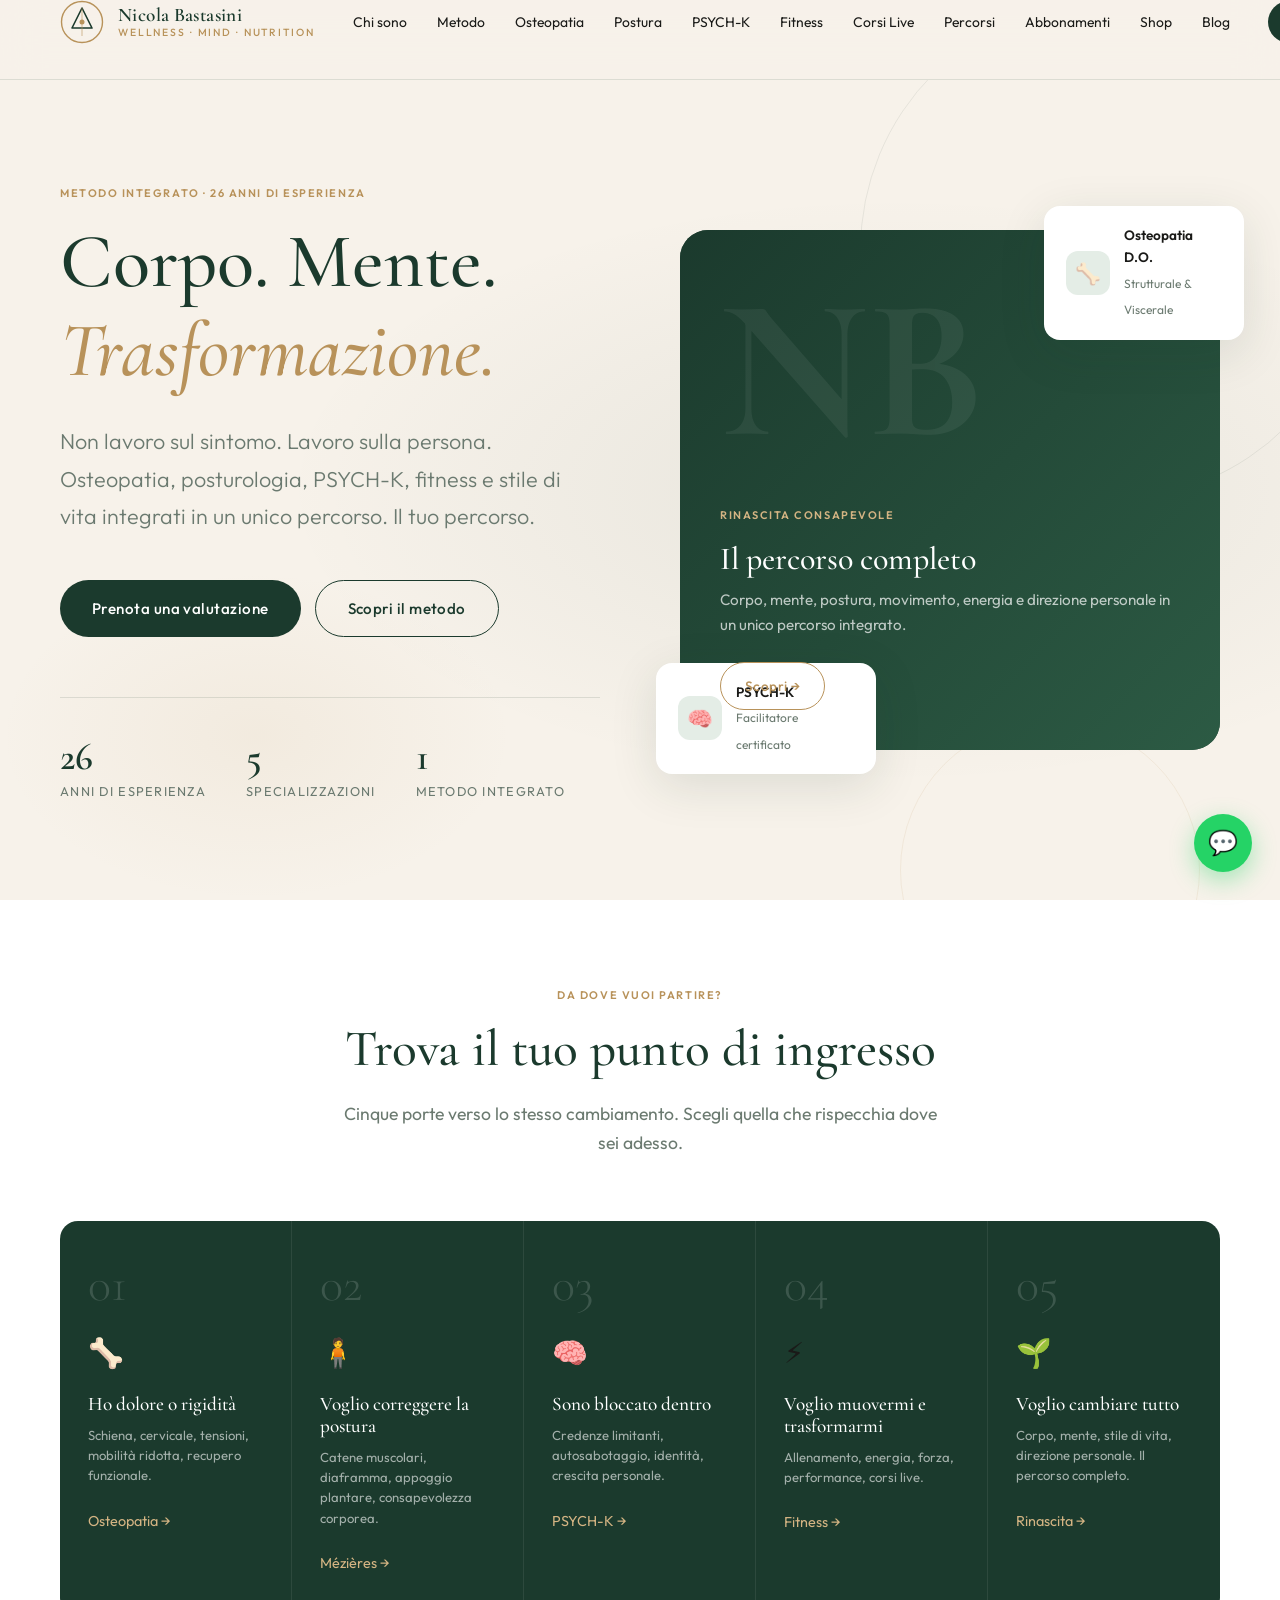
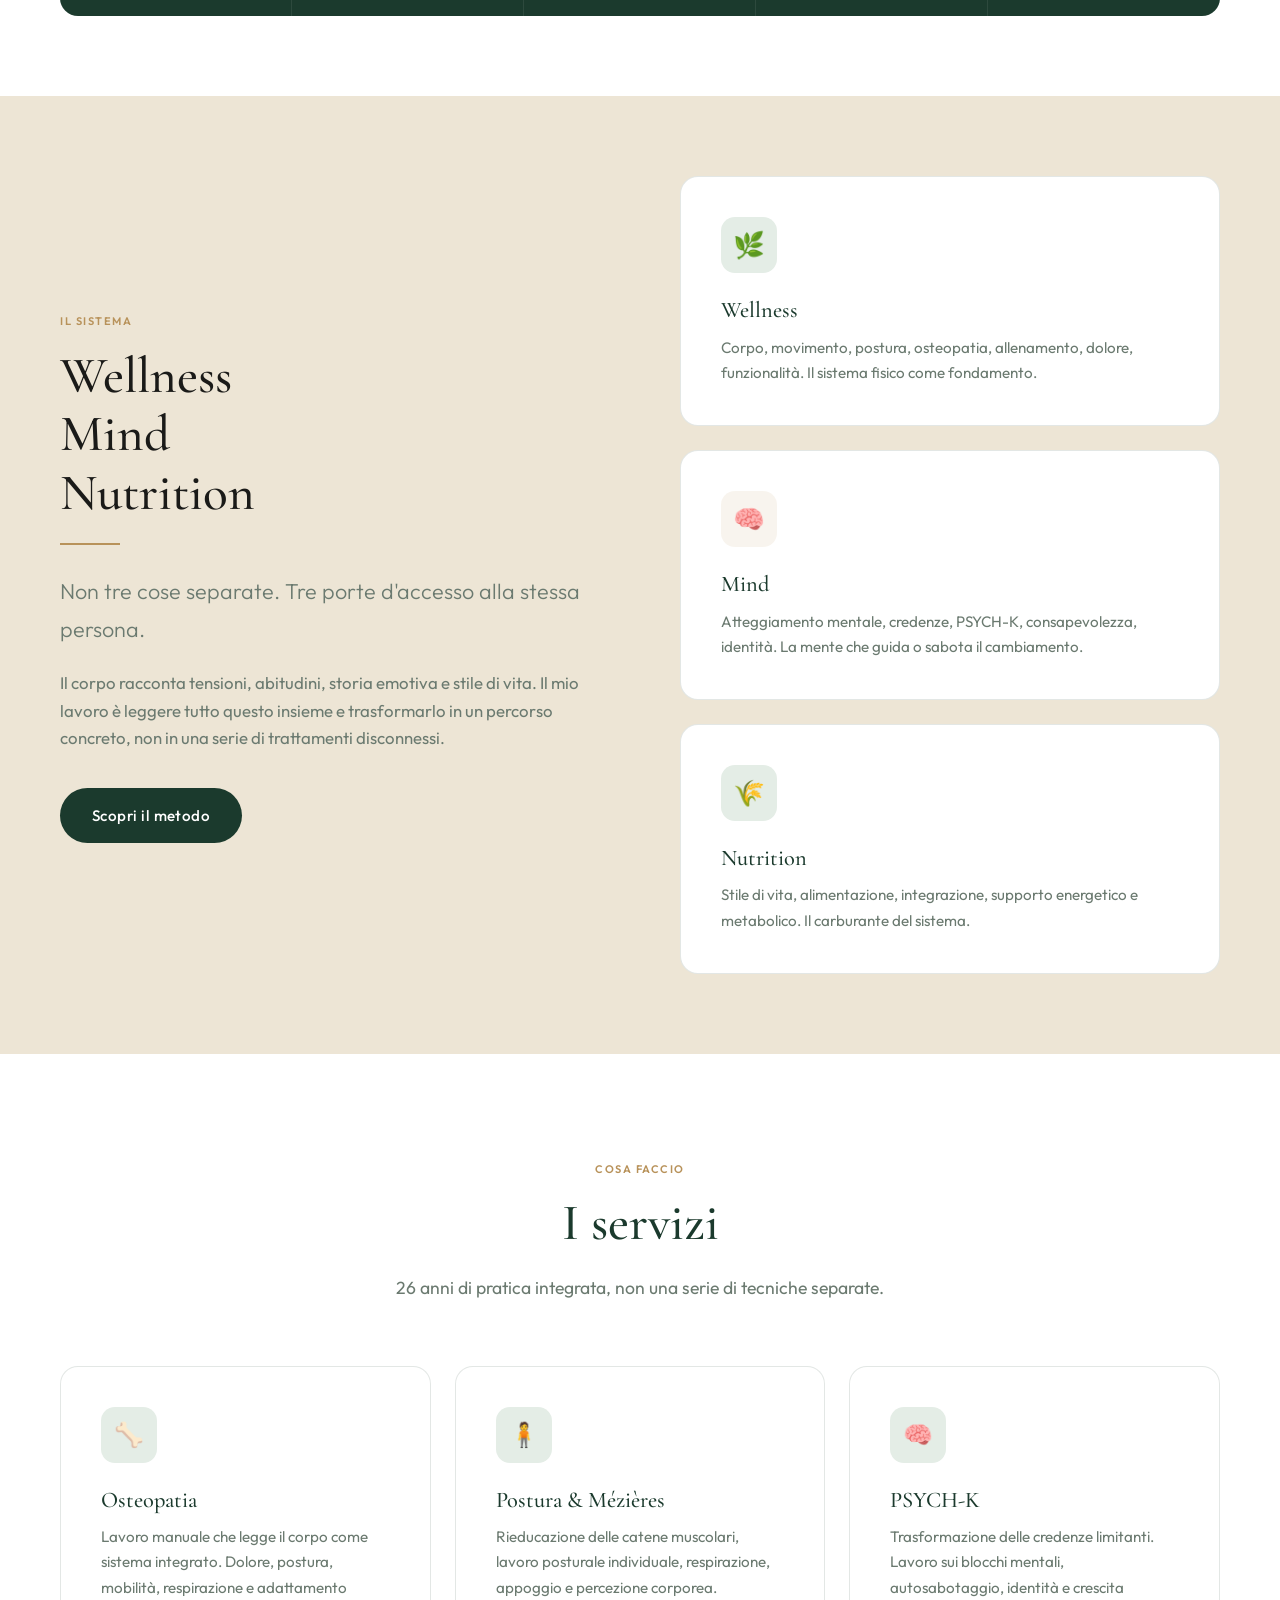
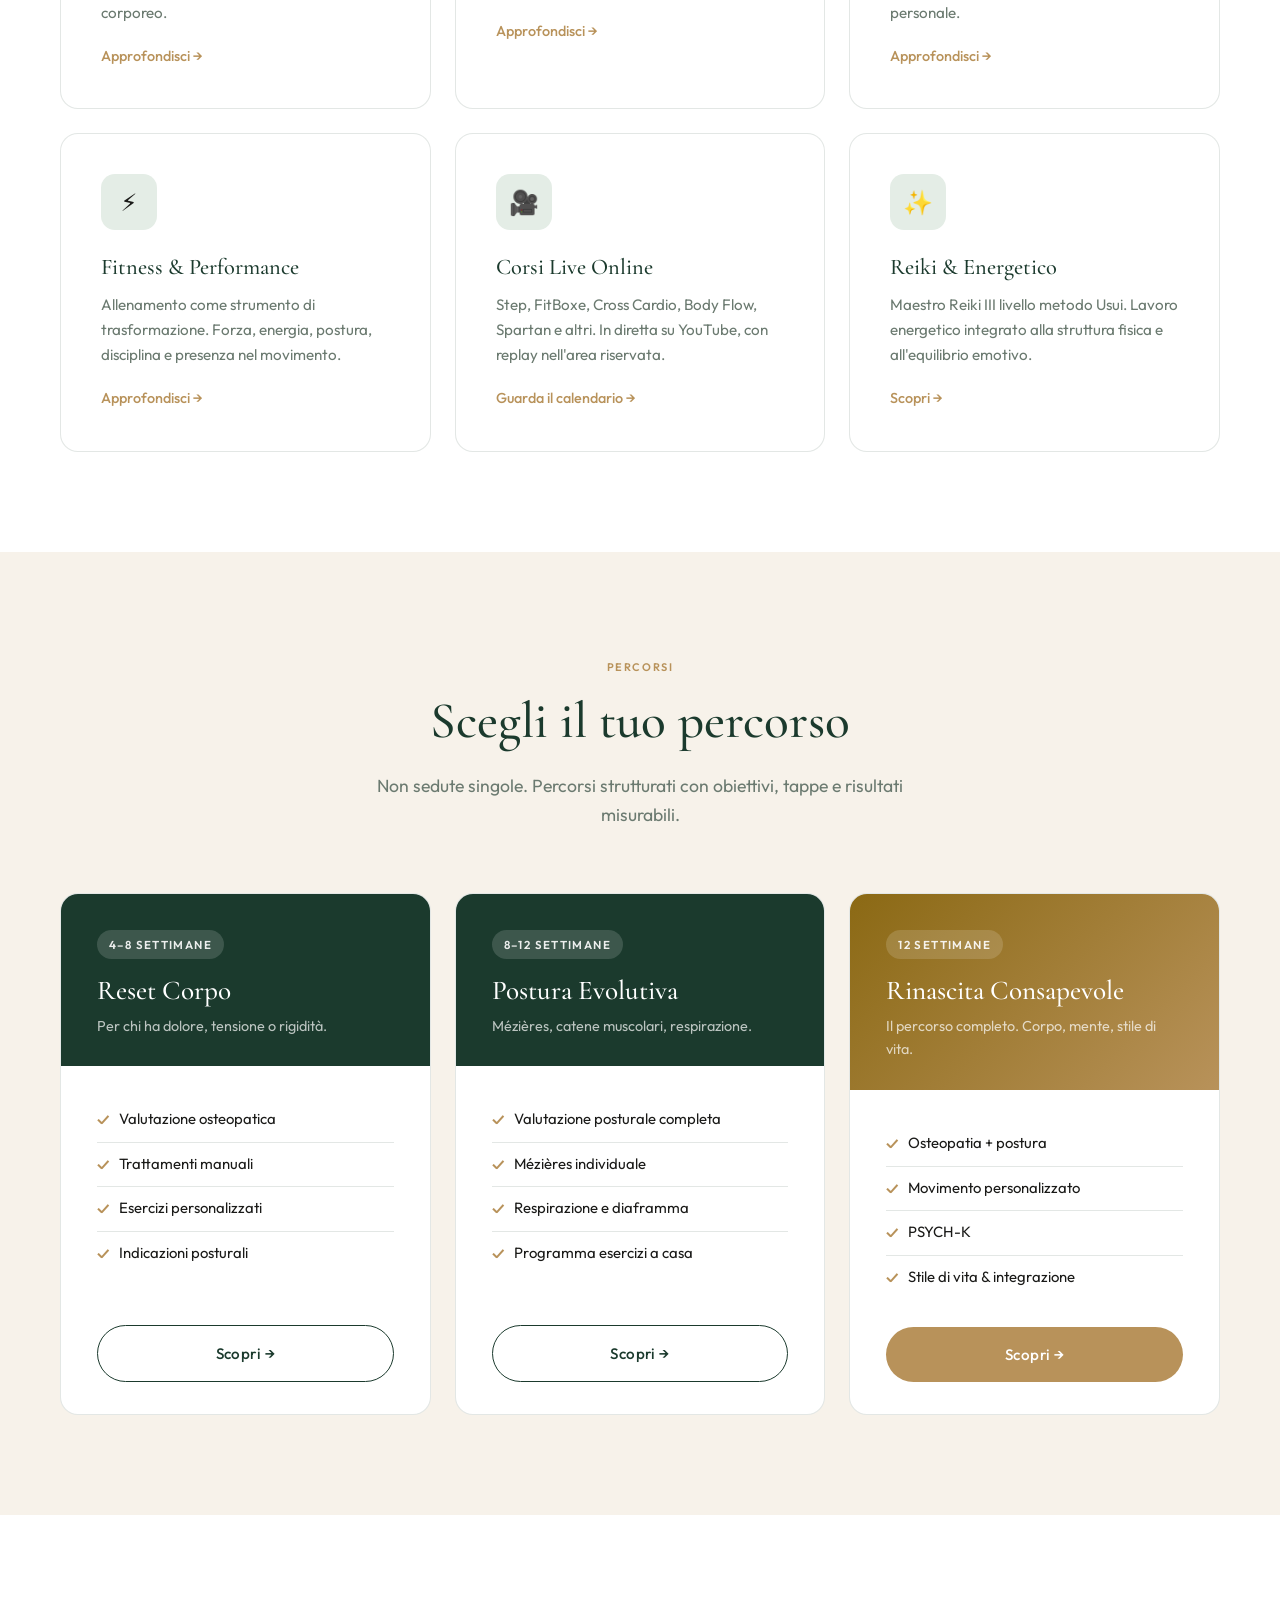
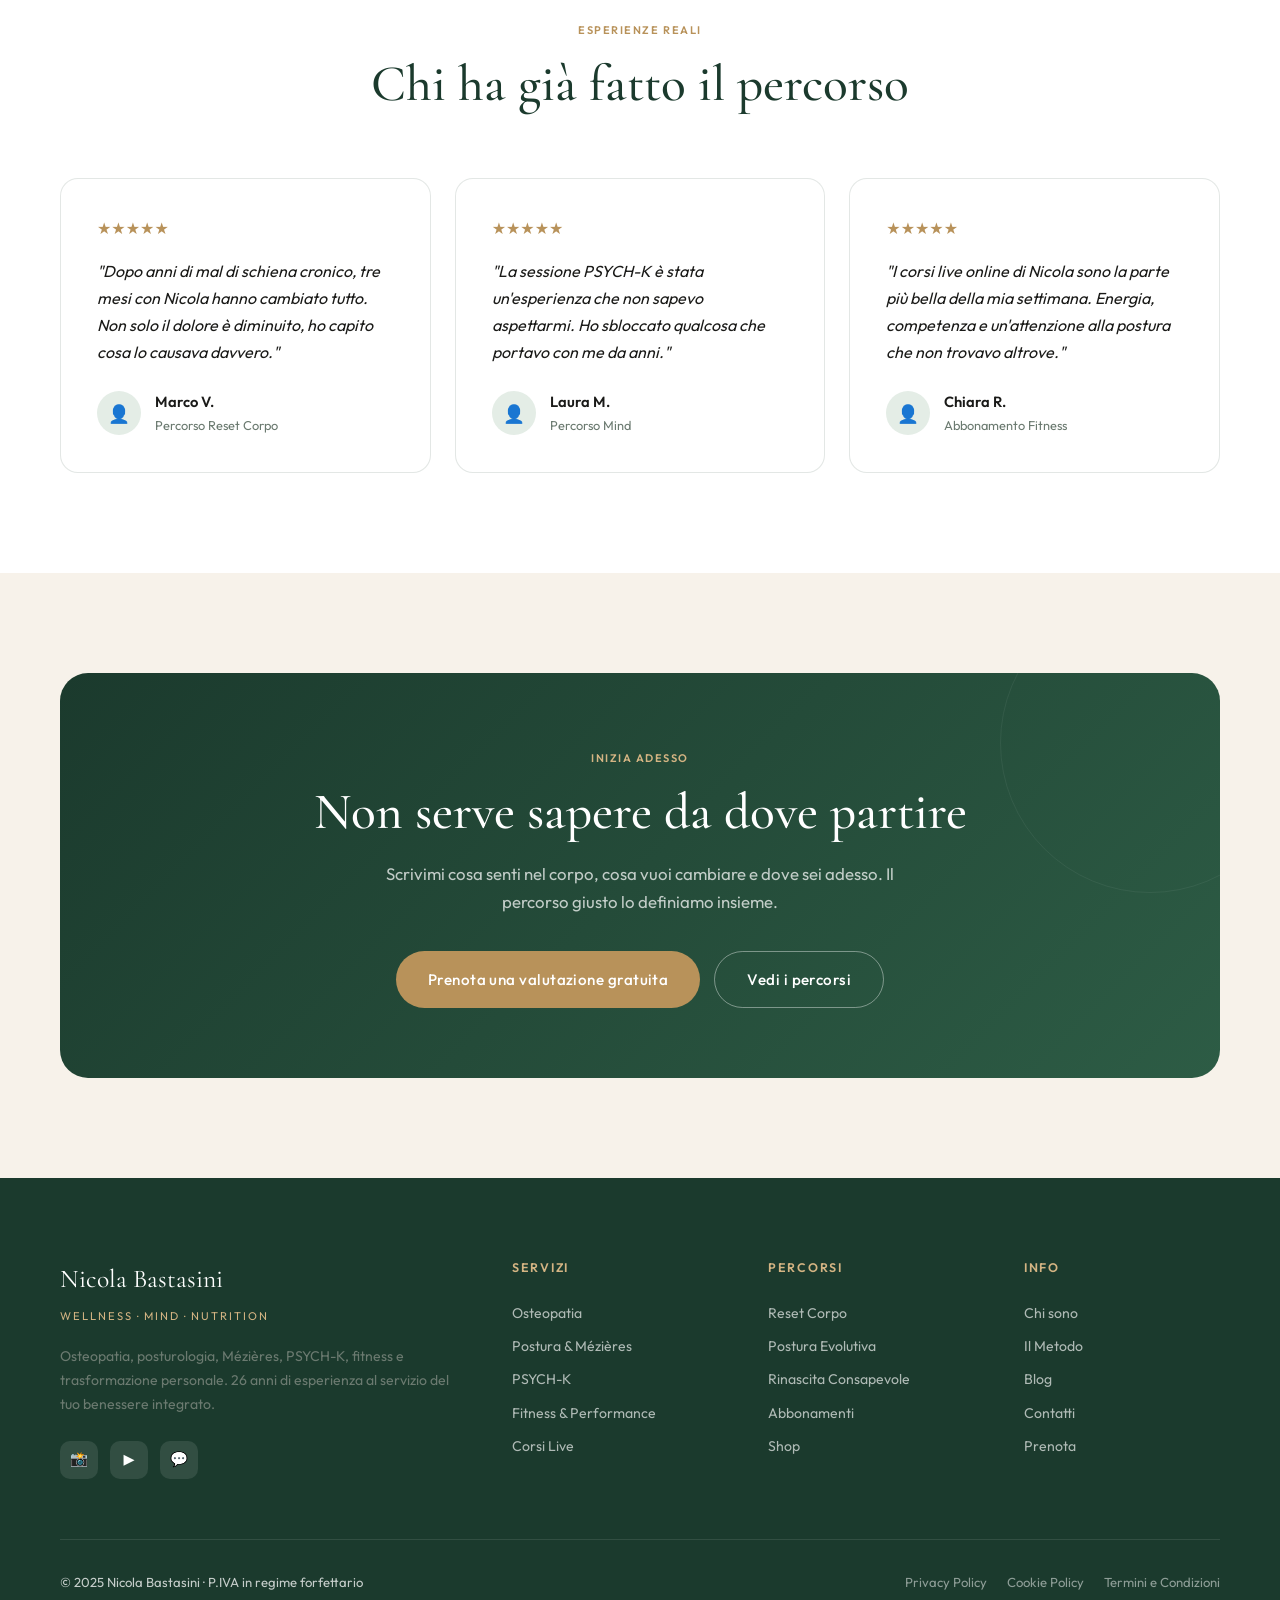
==== index.html @ 0e57616e "Add files via upload" ====
<!DOCTYPE html>
<html lang="it">
<head>
<meta charset="UTF-8"/>
<meta name="viewport" content="width=device-width, initial-scale=1.0"/>
<title>Nicola Bastasini | Wellness Mind Nutrition — Negrar, Verona</title>
<meta name="description" content="Osteopatia, posturologia Mézières, PSYCH-K, fitness e trasformazione personale. Il metodo integrato di Nicola Bastasini a Negrar di Valpolicella, Verona."/>
<link rel="stylesheet" href="style.css"/>
</head>
<body>

<!-- NAV injected by nav.js -->

<section class="hero">
  <div class="hero-bg"></div>
  <div class="hero-deco"></div>
  <div class="hero-deco-2"></div>
  <div class="container">
    <div class="hero-inner">
      <div class="hero-content animate-up">
        <span class="tag">Metodo Integrato · 26 anni di esperienza</span>
        <h1>Corpo. Mente.<br><em>Trasformazione.</em></h1>
        <p class="lead">Non lavoro sul sintomo. Lavoro sulla persona. Osteopatia, posturologia, PSYCH-K, fitness e stile di vita integrati in un unico percorso. Il tuo percorso.</p>
        <div class="hero-btns">
          <a href="contatti.html" class="btn btn-primary">Prenota una valutazione</a>
          <a href="metodo.html" class="btn btn-outline">Scopri il metodo</a>
        </div>
        <div class="hero-stats">
          <div>
            <div class="stat-num">26</div>
            <div class="stat-label">anni di esperienza</div>
          </div>
          <div>
            <div class="stat-num">5</div>
            <div class="stat-label">specializzazioni</div>
          </div>
          <div>
            <div class="stat-num">1</div>
            <div class="stat-label">metodo integrato</div>
          </div>
        </div>
      </div>
      <div class="hero-visual animate-up-2">
        <div class="hero-card-stack">
          <div class="hero-main-card">
            <div style="position:absolute;inset:0;background:linear-gradient(135deg,rgba(27,58,45,0.9),rgba(45,92,69,0.95));"></div>
            <div style="position:absolute;top:40px;left:40px;right:40px;opacity:0.06;font-size:200px;font-family:var(--font-display);font-weight:700;line-height:1;color:#fff;user-select:none;">NB</div>
            <div class="hero-main-card-inner" style="position:relative;z-index:2;">
              <span class="tag">Rinascita Consapevole</span>
              <h3>Il percorso completo</h3>
              <p>Corpo, mente, postura, movimento, energia e direzione personale in un unico percorso integrato.</p>
              <a href="percorsi.html" class="btn btn-outline-gold" style="margin-top:24px;font-size:.85rem;padding:12px 24px;">Scopri →</a>
            </div>
          </div>
          <div class="hero-card-float hero-card-float-1">
            <div class="float-icon">🦴</div>
            <div class="float-text">
              <strong>Osteopatia D.O.</strong>
              <span>Strutturale & Viscerale</span>
            </div>
          </div>
          <div class="hero-card-float hero-card-float-2">
            <div class="float-icon">🧠</div>
            <div class="float-text">
              <strong>PSYCH-K</strong>
              <span>Facilitatore certificato</span>
            </div>
          </div>
        </div>
      </div>
    </div>
  </div>
</section>

<!-- 5 PORTE -->
<section style="padding:80px 0;background:var(--white);">
  <div class="container">
    <div class="section-header">
      <span class="tag">Da dove vuoi partire?</span>
      <h2>Trova il tuo punto di ingresso</h2>
      <p>Cinque porte verso lo stesso cambiamento. Scegli quella che rispecchia dove sei adesso.</p>
    </div>
    <div class="porte-grid">
      <a href="osteopatia.html" class="porta">
        <div class="porta-num">01</div>
        <div class="porta-icon">🦴</div>
        <h4>Ho dolore o rigidità</h4>
        <p>Schiena, cervicale, tensioni, mobilità ridotta, recupero funzionale.</p>
        <div class="porta-arrow">Osteopatia →</div>
      </a>
      <a href="postura.html" class="porta">
        <div class="porta-num">02</div>
        <div class="porta-icon">🧍</div>
        <h4>Voglio correggere la postura</h4>
        <p>Catene muscolari, diaframma, appoggio plantare, consapevolezza corporea.</p>
        <div class="porta-arrow">Mézières →</div>
      </a>
      <a href="psych-k.html" class="porta">
        <div class="porta-num">03</div>
        <div class="porta-icon">🧠</div>
        <h4>Sono bloccato dentro</h4>
        <p>Credenze limitanti, autosabotaggio, identità, crescita personale.</p>
        <div class="porta-arrow">PSYCH-K →</div>
      </a>
      <a href="fitness.html" class="porta">
        <div class="porta-num">04</div>
        <div class="porta-icon">⚡</div>
        <h4>Voglio muovermi e trasformarmi</h4>
        <p>Allenamento, energia, forza, performance, corsi live.</p>
        <div class="porta-arrow">Fitness →</div>
      </a>
      <a href="percorsi.html" class="porta">
        <div class="porta-num">05</div>
        <div class="porta-icon">🌱</div>
        <h4>Voglio cambiare tutto</h4>
        <p>Corpo, mente, stile di vita, direzione personale. Il percorso completo.</p>
        <div class="porta-arrow">Rinascita →</div>
      </a>
    </div>
  </div>
</section>

<!-- IL SISTEMA -->
<section class="section band-cream">
  <div class="container">
    <div class="two-col">
      <div>
        <span class="tag">Il sistema</span>
        <h2>Wellness<br>Mind<br>Nutrition</h2>
        <div class="divider"></div>
        <p class="lead">Non tre cose separate. Tre porte d'accesso alla stessa persona.</p>
        <p style="margin-top:20px;">Il corpo racconta tensioni, abitudini, storia emotiva e stile di vita. Il mio lavoro è leggere tutto questo insieme e trasformarlo in un percorso concreto, non in una serie di trattamenti disconnessi.</p>
        <a href="metodo.html" class="btn btn-primary" style="margin-top:36px;">Scopri il metodo</a>
      </div>
      <div class="card-grid" style="grid-template-columns:1fr;">
        <div class="card">
          <div class="card-icon" style="background:#E4EDE6;font-size:1.6rem;">🌿</div>
          <h3>Wellness</h3>
          <p>Corpo, movimento, postura, osteopatia, allenamento, dolore, funzionalità. Il sistema fisico come fondamento.</p>
        </div>
        <div class="card">
          <div class="card-icon" style="background:rgba(184,146,90,0.1);font-size:1.6rem;">🧠</div>
          <h3>Mind</h3>
          <p>Atteggiamento mentale, credenze, PSYCH-K, consapevolezza, identità. La mente che guida o sabota il cambiamento.</p>
        </div>
        <div class="card">
          <div class="card-icon" style="background:#E4EDE6;font-size:1.6rem;">🌾</div>
          <h3>Nutrition</h3>
          <p>Stile di vita, alimentazione, integrazione, supporto energetico e metabolico. Il carburante del sistema.</p>
        </div>
      </div>
    </div>
  </div>
</section>

<!-- SERVIZI PRINCIPALI -->
<section class="section band-white">
  <div class="container">
    <div class="section-header">
      <span class="tag">Cosa faccio</span>
      <h2>I servizi</h2>
      <p>26 anni di pratica integrata, non una serie di tecniche separate.</p>
    </div>
    <div class="card-grid">
      <div class="card">
        <div class="card-icon">🦴</div>
        <h3>Osteopatia</h3>
        <p>Lavoro manuale che legge il corpo come sistema integrato. Dolore, postura, mobilità, respirazione e adattamento corporeo.</p>
        <a href="osteopatia.html" class="card-link">Approfondisci →</a>
      </div>
      <div class="card">
        <div class="card-icon">🧍</div>
        <h3>Postura & Mézières</h3>
        <p>Rieducazione delle catene muscolari, lavoro posturale individuale, respirazione, appoggio e percezione corporea.</p>
        <a href="postura.html" class="card-link">Approfondisci →</a>
      </div>
      <div class="card">
        <div class="card-icon">🧠</div>
        <h3>PSYCH-K</h3>
        <p>Trasformazione delle credenze limitanti. Lavoro sui blocchi mentali, autosabotaggio, identità e crescita personale.</p>
        <a href="psych-k.html" class="card-link">Approfondisci →</a>
      </div>
      <div class="card">
        <div class="card-icon">⚡</div>
        <h3>Fitness & Performance</h3>
        <p>Allenamento come strumento di trasformazione. Forza, energia, postura, disciplina e presenza nel movimento.</p>
        <a href="fitness.html" class="card-link">Approfondisci →</a>
      </div>
      <div class="card">
        <div class="card-icon">🎥</div>
        <h3>Corsi Live Online</h3>
        <p>Step, FitBoxe, Cross Cardio, Body Flow, Spartan e altri. In diretta su YouTube, con replay nell'area riservata.</p>
        <a href="corsi-live.html" class="card-link">Guarda il calendario →</a>
      </div>
      <div class="card">
        <div class="card-icon">✨</div>
        <h3>Reiki & Energetico</h3>
        <p>Maestro Reiki III livello metodo Usui. Lavoro energetico integrato alla struttura fisica e all'equilibrio emotivo.</p>
        <a href="metodo.html" class="card-link">Scopri →</a>
      </div>
    </div>
  </div>
</section>

<!-- PERCORSI PREVIEW -->
<section class="section" style="background:var(--cream);">
  <div class="container">
    <div class="section-header">
      <span class="tag">Percorsi</span>
      <h2>Scegli il tuo percorso</h2>
      <p>Non sedute singole. Percorsi strutturati con obiettivi, tappe e risultati misurabili.</p>
    </div>
    <div style="display:grid;grid-template-columns:repeat(auto-fit,minmax(260px,1fr));gap:24px;">
      <div class="percorso-card">
        <div class="percorso-header">
          <div class="percorso-badge">4–8 settimane</div>
          <h3>Reset Corpo</h3>
          <p>Per chi ha dolore, tensione o rigidità.</p>
        </div>
        <div class="percorso-body">
          <ul class="percorso-includes">
            <li>Valutazione osteopatica</li>
            <li>Trattamenti manuali</li>
            <li>Esercizi personalizzati</li>
            <li>Indicazioni posturali</li>
          </ul>
          <a href="percorsi.html" class="btn btn-outline" style="width:100%;justify-content:center;">Scopri →</a>
        </div>
      </div>
      <div class="percorso-card">
        <div class="percorso-header">
          <div class="percorso-badge">8–12 settimane</div>
          <h3>Postura Evolutiva</h3>
          <p>Mézières, catene muscolari, respirazione.</p>
        </div>
        <div class="percorso-body">
          <ul class="percorso-includes">
            <li>Valutazione posturale completa</li>
            <li>Mézières individuale</li>
            <li>Respirazione e diaframma</li>
            <li>Programma esercizi a casa</li>
          </ul>
          <a href="percorsi.html" class="btn btn-outline" style="width:100%;justify-content:center;">Scopri →</a>
        </div>
      </div>
      <div class="percorso-card">
        <div class="percorso-header gold-bg">
          <div class="percorso-badge">12 settimane</div>
          <h3>Rinascita Consapevole</h3>
          <p>Il percorso completo. Corpo, mente, stile di vita.</p>
        </div>
        <div class="percorso-body">
          <ul class="percorso-includes">
            <li>Osteopatia + postura</li>
            <li>Movimento personalizzato</li>
            <li>PSYCH-K</li>
            <li>Stile di vita & integrazione</li>
          </ul>
          <a href="percorsi.html" class="btn btn-gold" style="width:100%;justify-content:center;">Scopri →</a>
        </div>
      </div>
    </div>
  </div>
</section>

<!-- TESTIMONIALS -->
<section class="section band-white">
  <div class="container">
    <div class="section-header">
      <span class="tag">Esperienze reali</span>
      <h2>Chi ha già fatto il percorso</h2>
    </div>
    <div class="testimonials-grid">
      <div class="testimonial-card">
        <div class="testimonial-stars">★★★★★</div>
        <p class="testimonial-text">"Dopo anni di mal di schiena cronico, tre mesi con Nicola hanno cambiato tutto. Non solo il dolore è diminuito, ho capito cosa lo causava davvero."</p>
        <div class="testimonial-author">
          <div class="testimonial-avatar">👤</div>
          <div>
            <div class="testimonial-name">Marco V.</div>
            <div class="testimonial-role">Percorso Reset Corpo</div>
          </div>
        </div>
      </div>
      <div class="testimonial-card">
        <div class="testimonial-stars">★★★★★</div>
        <p class="testimonial-text">"La sessione PSYCH-K è stata un'esperienza che non sapevo aspettarmi. Ho sbloccato qualcosa che portavo con me da anni."</p>
        <div class="testimonial-author">
          <div class="testimonial-avatar">👤</div>
          <div>
            <div class="testimonial-name">Laura M.</div>
            <div class="testimonial-role">Percorso Mind</div>
          </div>
        </div>
      </div>
      <div class="testimonial-card">
        <div class="testimonial-stars">★★★★★</div>
        <p class="testimonial-text">"I corsi live online di Nicola sono la parte più bella della mia settimana. Energia, competenza e un'attenzione alla postura che non trovavo altrove."</p>
        <div class="testimonial-author">
          <div class="testimonial-avatar">👤</div>
          <div>
            <div class="testimonial-name">Chiara R.</div>
            <div class="testimonial-role">Abbonamento Fitness</div>
          </div>
        </div>
      </div>
    </div>
  </div>
</section>

<!-- CTA FINALE -->
<section class="section">
  <div class="container">
    <div class="cta-band">
      <div class="cta-band::before"></div>
      <span class="tag" style="color:var(--gold-light);">Inizia adesso</span>
      <h2>Non serve sapere da dove partire</h2>
      <p>Scrivimi cosa senti nel corpo, cosa vuoi cambiare e dove sei adesso. Il percorso giusto lo definiamo insieme.</p>
      <div class="cta-band-btns">
        <a href="contatti.html" class="btn btn-gold">Prenota una valutazione gratuita</a>
        <a href="percorsi.html" class="btn btn-outline" style="color:#fff;border-color:rgba(255,255,255,0.4);">Vedi i percorsi</a>
      </div>
    </div>
  </div>
</section>

<!-- FOOTER injected by nav.js -->

<script src="nav.js"></script>
</body>
</html>
---- style.css ----
@import url('https://fonts.googleapis.com/css2?family=Cormorant+Garamond:ital,wght@0,300;0,400;0,500;0,600;0,700;1,300;1,400;1,600&family=Outfit:wght@300;400;500;600&display=swap');

:root {
  --green:       #1B3A2D;
  --green-mid:   #2D5C45;
  --green-soft:  #E4EDE6;
  --gold:        #B8925A;
  --gold-light:  #D4B483;
  --cream:       #F7F2EA;
  --cream-dark:  #EDE5D5;
  --text:        #1A1A18;
  --muted:       #6B7A70;
  --white:       #FFFFFF;
  --border:      rgba(27,58,45,0.12);
  --shadow-sm:   0 4px 20px rgba(27,58,45,0.08);
  --shadow-md:   0 12px 48px rgba(27,58,45,0.12);
  --shadow-lg:   0 24px 80px rgba(27,58,45,0.16);
  --radius:      18px;
  --radius-sm:   10px;
  --nav-h:       80px;
  --font-display:'Cormorant Garamond', Georgia, serif;
  --font-body:   'Outfit', system-ui, sans-serif;
}

*, *::before, *::after { box-sizing: border-box; margin: 0; padding: 0; }

html { scroll-behavior: smooth; font-size: 16px; }

body {
  font-family: var(--font-body);
  background: var(--cream);
  color: var(--text);
  line-height: 1.65;
  overflow-x: hidden;
}

a { color: inherit; text-decoration: none; }
img { display: block; max-width: 100%; }
ul { list-style: none; }

/* ─── UTILITIES ─────────────────────────────────────── */
.container { width: min(1160px, calc(100% - 40px)); margin: 0 auto; }
.container-sm { width: min(780px, calc(100% - 40px)); margin: 0 auto; }

.section { padding: 100px 0; }
.section-sm { padding: 60px 0; }

.tag {
  display: inline-block;
  font-family: var(--font-body);
  font-size: 11px;
  font-weight: 600;
  letter-spacing: .14em;
  text-transform: uppercase;
  color: var(--gold);
  margin-bottom: 16px;
}

h1,h2,h3,h4 {
  font-family: var(--font-display);
  line-height: 1.15;
  font-weight: 500;
}

h1 { font-size: clamp(2.8rem, 6vw, 5.2rem); }
h2 { font-size: clamp(2.2rem, 4vw, 3.6rem); }
h3 { font-size: clamp(1.4rem, 2.5vw, 2rem); }
h4 { font-size: 1.3rem; }

p { font-size: 1.05rem; color: var(--muted); }

.lead {
  font-size: clamp(1.15rem, 2vw, 1.35rem);
  line-height: 1.75;
  color: var(--muted);
  font-weight: 300;
}

/* ─── BUTTONS ────────────────────────────────────────── */
.btn {
  display: inline-flex;
  align-items: center;
  gap: 10px;
  padding: 15px 32px;
  border-radius: 50px;
  font-family: var(--font-body);
  font-size: .95rem;
  font-weight: 500;
  letter-spacing: .03em;
  cursor: pointer;
  border: none;
  transition: all .28s ease;
  text-decoration: none;
}

.btn-primary {
  background: var(--green);
  color: var(--white);
}
.btn-primary:hover {
  background: var(--green-mid);
  transform: translateY(-2px);
  box-shadow: 0 12px 32px rgba(27,58,45,0.25);
}

.btn-gold {
  background: var(--gold);
  color: var(--white);
}
.btn-gold:hover {
  background: var(--gold-light);
  transform: translateY(-2px);
  box-shadow: 0 12px 32px rgba(184,146,90,0.3);
}

.btn-outline {
  background: transparent;
  color: var(--green);
  border: 1.5px solid var(--green);
}
.btn-outline:hover {
  background: var(--green);
  color: var(--white);
  transform: translateY(-2px);
}

.btn-outline-gold {
  background: transparent;
  color: var(--gold);
  border: 1.5px solid var(--gold);
}
.btn-outline-gold:hover {
  background: var(--gold);
  color: var(--white);
  transform: translateY(-2px);
}

/* ─── NAV ────────────────────────────────────────────── */
.topbar {
  position: sticky;
  top: 0;
  z-index: 100;
  height: var(--nav-h);
  background: rgba(247,242,234,0.93);
  backdrop-filter: blur(20px);
  -webkit-backdrop-filter: blur(20px);
  border-bottom: 1px solid var(--border);
}

.nav {
  display: flex;
  align-items: center;
  justify-content: space-between;
  height: 100%;
  gap: 24px;
}

.nav-brand {
  display: flex;
  align-items: center;
  gap: 14px;
  flex-shrink: 0;
}

.nav-logo-mark {
  width: 44px;
  height: 44px;
  position: relative;
  flex-shrink: 0;
}
.nav-logo-mark svg {
  width: 100%;
  height: 100%;
}

.nav-brand-text { line-height: 1.2; }
.nav-brand-name {
  font-family: var(--font-display);
  font-size: 1.2rem;
  font-weight: 600;
  color: var(--green);
  letter-spacing: .02em;
}
.nav-brand-sub {
  font-size: .65rem;
  font-weight: 500;
  letter-spacing: .18em;
  text-transform: uppercase;
  color: var(--gold);
}

.nav-links {
  display: flex;
  align-items: center;
  gap: 2px;
}

.nav-links a {
  padding: 8px 14px;
  border-radius: 8px;
  font-size: .87rem;
  font-weight: 400;
  color: var(--text);
  transition: all .2s;
  white-space: nowrap;
}
.nav-links a:hover,
.nav-links a.active {
  background: var(--green-soft);
  color: var(--green);
}

.nav-cta {
  display: flex;
  align-items: center;
  gap: 10px;
  flex-shrink: 0;
}

.nav-cta .btn {
  padding: 10px 22px;
  font-size: .85rem;
}

/* Mobile nav */
.nav-toggle {
  display: none;
  flex-direction: column;
  gap: 5px;
  cursor: pointer;
  padding: 6px;
  background: none;
  border: none;
}
.nav-toggle span {
  display: block;
  width: 24px;
  height: 2px;
  background: var(--green);
  border-radius: 2px;
  transition: all .3s;
}

.nav-mobile {
  display: none;
  position: fixed;
  inset: 0;
  top: var(--nav-h);
  background: var(--cream);
  z-index: 99;
  padding: 32px;
  flex-direction: column;
  gap: 8px;
  overflow-y: auto;
}
.nav-mobile.open { display: flex; }
.nav-mobile a {
  padding: 14px 18px;
  border-radius: var(--radius-sm);
  font-size: 1.15rem;
  color: var(--text);
  border-bottom: 1px solid var(--border);
  display: flex;
  align-items: center;
  justify-content: space-between;
}
.nav-mobile a::after { content: '→'; color: var(--gold); }
.nav-mobile a:hover { background: var(--green-soft); color: var(--green); }

/* ─── HERO ────────────────────────────────────────────── */
.hero {
  min-height: calc(100vh - var(--nav-h));
  display: flex;
  align-items: center;
  position: relative;
  overflow: hidden;
  padding: 80px 0;
}

.hero-bg {
  position: absolute;
  inset: 0;
  background:
    radial-gradient(ellipse 80% 60% at 70% 50%, rgba(27,58,45,0.07) 0%, transparent 60%),
    radial-gradient(ellipse 40% 40% at 20% 80%, rgba(184,146,90,0.08) 0%, transparent 50%);
}

.hero-deco {
  position: absolute;
  top: -80px;
  right: -80px;
  width: 500px;
  height: 500px;
  border: 1px solid rgba(27,58,45,0.08);
  border-radius: 50%;
  pointer-events: none;
}
.hero-deco-2 {
  position: absolute;
  bottom: -120px;
  right: 80px;
  width: 300px;
  height: 300px;
  border: 1px solid rgba(184,146,90,0.12);
  border-radius: 50%;
  pointer-events: none;
}

.hero-inner {
  display: grid;
  grid-template-columns: 1fr 1fr;
  gap: 80px;
  align-items: center;
  position: relative;
  z-index: 2;
}

.hero-content { max-width: 580px; }

.hero h1 { color: var(--green); margin-bottom: 28px; }
.hero h1 em {
  font-style: italic;
  color: var(--gold);
}

.hero .lead { margin-bottom: 44px; }

.hero-btns {
  display: flex;
  flex-wrap: wrap;
  gap: 14px;
  margin-bottom: 60px;
}

.hero-stats {
  display: flex;
  gap: 40px;
  padding-top: 40px;
  border-top: 1px solid var(--border);
}
.stat-num {
  font-family: var(--font-display);
  font-size: 2.4rem;
  font-weight: 600;
  color: var(--green);
  line-height: 1;
}
.stat-label {
  font-size: .8rem;
  text-transform: uppercase;
  letter-spacing: .1em;
  color: var(--muted);
  margin-top: 4px;
}

.hero-visual {
  position: relative;
}

.hero-card-stack {
  position: relative;
  height: 520px;
}

.hero-main-card {
  position: absolute;
  inset: 0;
  background: var(--green);
  border-radius: 28px;
  overflow: hidden;
  display: flex;
  flex-direction: column;
  justify-content: flex-end;
  padding: 40px;
}

.hero-main-card-inner {
  color: var(--white);
}
.hero-main-card-inner .tag { color: var(--gold-light); }
.hero-main-card-inner h3 {
  font-family: var(--font-display);
  font-size: 2rem;
  color: var(--white);
  margin-bottom: 10px;
}
.hero-main-card-inner p { color: rgba(255,255,255,0.7); font-size: .95rem; }

.hero-card-float {
  position: absolute;
  background: var(--white);
  border-radius: 16px;
  padding: 18px 22px;
  box-shadow: var(--shadow-md);
  display: flex;
  align-items: center;
  gap: 14px;
}
.hero-card-float-1 {
  top: -24px;
  right: -24px;
  max-width: 200px;
}
.hero-card-float-2 {
  bottom: -24px;
  left: -24px;
  max-width: 220px;
}
.float-icon {
  width: 44px;
  height: 44px;
  background: var(--green-soft);
  border-radius: 12px;
  display: grid;
  place-items: center;
  font-size: 1.3rem;
  flex-shrink: 0;
}
.float-text strong {
  display: block;
  font-size: .85rem;
  font-weight: 600;
  color: var(--text);
}
.float-text span {
  font-size: .75rem;
  color: var(--muted);
}

/* ─── CARDS ──────────────────────────────────────────── */
.card {
  background: var(--white);
  border-radius: var(--radius);
  padding: 40px;
  border: 1px solid var(--border);
  transition: all .3s ease;
}
.card:hover {
  transform: translateY(-4px);
  box-shadow: var(--shadow-md);
}

.card-grid {
  display: grid;
  grid-template-columns: repeat(auto-fit, minmax(280px, 1fr));
  gap: 24px;
}

.card-icon {
  width: 56px;
  height: 56px;
  background: var(--green-soft);
  border-radius: 14px;
  display: grid;
  place-items: center;
  font-size: 1.5rem;
  margin-bottom: 24px;
}

.card h3 { font-size: 1.4rem; margin-bottom: 12px; color: var(--green); }
.card p { font-size: .95rem; }
.card .card-link {
  display: inline-flex;
  align-items: center;
  gap: 6px;
  margin-top: 20px;
  font-size: .9rem;
  font-weight: 500;
  color: var(--gold);
  transition: gap .2s;
}
.card .card-link:hover { gap: 12px; }

/* ─── SECTION HEADER ─────────────────────────────────── */
.section-header { text-align: center; margin-bottom: 64px; }
.section-header h2 { color: var(--green); margin-bottom: 20px; }
.section-header p { max-width: 600px; margin: 0 auto; font-size: 1.1rem; }

/* ─── BANDS ──────────────────────────────────────────── */
.band-dark {
  background: var(--green);
  color: var(--white);
  padding: 80px 0;
}
.band-dark h2, .band-dark h3 { color: var(--white); }
.band-dark p { color: rgba(255,255,255,0.7); }
.band-dark .tag { color: var(--gold-light); }

.band-cream { background: var(--cream-dark); padding: 80px 0; }
.band-white { background: var(--white); padding: 100px 0; }

/* ─── 5 PORTE ────────────────────────────────────────── */
.porte-grid {
  display: grid;
  grid-template-columns: repeat(5, 1fr);
  gap: 0;
  border-radius: var(--radius);
  overflow: hidden;
}

.porta {
  background: var(--green);
  padding: 40px 28px;
  border-right: 1px solid rgba(255,255,255,0.08);
  transition: all .35s ease;
  cursor: pointer;
  position: relative;
  overflow: hidden;
  text-decoration: none;
  display: block;
}
.porta:last-child { border-right: none; }
.porta::before {
  content: '';
  position: absolute;
  bottom: 0; left: 0; right: 0;
  height: 3px;
  background: var(--gold);
  transform: scaleX(0);
  transition: transform .35s ease;
}
.porta:hover::before { transform: scaleX(1); }
.porta:hover { background: var(--green-mid); }

.porta-num {
  font-family: var(--font-display);
  font-size: 3rem;
  font-weight: 300;
  color: rgba(255,255,255,0.15);
  line-height: 1;
  margin-bottom: 20px;
}
.porta-icon { font-size: 1.8rem; margin-bottom: 16px; }
.porta h4 {
  font-family: var(--font-display);
  font-size: 1.2rem;
  color: var(--white);
  margin-bottom: 10px;
}
.porta p {
  font-size: .82rem;
  color: rgba(255,255,255,0.6);
  line-height: 1.55;
}
.porta-arrow {
  margin-top: 24px;
  color: var(--gold-light);
  font-size: .9rem;
  display: flex;
  align-items: center;
  gap: 8px;
  transition: gap .2s;
}
.porta:hover .porta-arrow { gap: 14px; }

/* ─── PERCORSI CARDS ─────────────────────────────────── */
.percorso-card {
  background: var(--white);
  border-radius: var(--radius);
  overflow: hidden;
  border: 1px solid var(--border);
  transition: all .3s;
  display: flex;
  flex-direction: column;
}
.percorso-card:hover { transform: translateY(-4px); box-shadow: var(--shadow-md); }

.percorso-header {
  padding: 36px 36px 28px;
  background: var(--green);
  position: relative;
}
.percorso-header.gold-bg { background: linear-gradient(135deg, #8B6914, var(--gold)); }
.percorso-badge {
  display: inline-block;
  background: rgba(255,255,255,0.15);
  color: rgba(255,255,255,0.9);
  font-size: .72rem;
  font-weight: 600;
  letter-spacing: .12em;
  text-transform: uppercase;
  padding: 5px 12px;
  border-radius: 50px;
  margin-bottom: 16px;
}
.percorso-header h3 { color: var(--white); font-size: 1.7rem; }
.percorso-header p { color: rgba(255,255,255,0.7); font-size: .9rem; margin-top: 8px; }

.percorso-body {
  padding: 32px 36px;
  flex: 1;
  display: flex;
  flex-direction: column;
}
.percorso-includes {
  flex: 1;
  margin-bottom: 28px;
}
.percorso-includes li {
  display: flex;
  align-items: flex-start;
  gap: 10px;
  padding: 9px 0;
  border-bottom: 1px solid var(--border);
  font-size: .93rem;
  color: var(--text);
}
.percorso-includes li:last-child { border-bottom: none; }
.percorso-includes li::before {
  content: '✓';
  color: var(--gold);
  font-weight: 700;
  flex-shrink: 0;
  margin-top: 1px;
}
.percorso-price {
  padding-top: 20px;
  border-top: 1px solid var(--border);
}
.percorso-price .from {
  font-size: .78rem;
  text-transform: uppercase;
  letter-spacing: .1em;
  color: var(--muted);
}
.percorso-price .price {
  font-family: var(--font-display);
  font-size: 2.2rem;
  color: var(--green);
  font-weight: 600;
  line-height: 1;
}
.percorso-price .period { font-size: .85rem; color: var(--muted); }

/* ─── ABBONAMENTI ─────────────────────────────────────── */
.abbonamento-grid {
  display: grid;
  grid-template-columns: repeat(auto-fit, minmax(260px, 1fr));
  gap: 24px;
  align-items: start;
}

.abbonamento-card {
  background: var(--white);
  border-radius: var(--radius);
  overflow: hidden;
  border: 1px solid var(--border);
  transition: all .3s;
}
.abbonamento-card:hover { transform: translateY(-4px); box-shadow: var(--shadow-md); }
.abbonamento-card.featured {
  border: 2px solid var(--gold);
  position: relative;
}
.abbonamento-card.featured::before {
  content: 'PIÙ SCELTO';
  position: absolute;
  top: 16px; right: 16px;
  background: var(--gold);
  color: var(--white);
  font-size: .65rem;
  font-weight: 700;
  letter-spacing: .12em;
  padding: 4px 10px;
  border-radius: 50px;
}
.abb-header {
  padding: 28px 28px 24px;
  background: var(--cream);
  border-bottom: 1px solid var(--border);
}
.abb-header h4 { font-size: 1.25rem; color: var(--green); margin-bottom: 6px; }
.abb-header p { font-size: .83rem; }
.abb-price { padding: 20px 28px; border-bottom: 1px solid var(--border); }
.abb-price .amount {
  font-family: var(--font-display);
  font-size: 2.8rem;
  color: var(--green);
  font-weight: 600;
  line-height: 1;
}
.abb-price .period { font-size: .85rem; color: var(--muted); }
.abb-features { padding: 20px 28px; }
.abb-features li {
  display: flex;
  align-items: flex-start;
  gap: 10px;
  padding: 8px 0;
  font-size: .88rem;
  color: var(--text);
  border-bottom: 1px solid var(--border);
}
.abb-features li:last-child { border-bottom: none; }
.abb-features li::before {
  content: '✓';
  color: var(--gold);
  font-weight: 700;
  flex-shrink: 0;
}
.abb-cta { padding: 20px 28px 28px; }
.abb-cta .btn { width: 100%; justify-content: center; }

/* ─── SHOP ───────────────────────────────────────────── */
.shop-grid {
  display: grid;
  grid-template-columns: repeat(auto-fill, minmax(240px, 1fr));
  gap: 24px;
}
.product-card {
  background: var(--white);
  border-radius: var(--radius);
  overflow: hidden;
  border: 1px solid var(--border);
  transition: all .3s;
}
.product-card:hover { transform: translateY(-4px); box-shadow: var(--shadow-md); }
.product-thumb {
  aspect-ratio: 1;
  background: var(--green-soft);
  display: grid;
  place-items: center;
  font-size: 3.5rem;
}
.product-info { padding: 22px; }
.product-info h4 { font-size: 1rem; color: var(--text); margin-bottom: 6px; font-family: var(--font-body); font-weight: 600; }
.product-info .price { font-family: var(--font-display); font-size: 1.4rem; color: var(--green); }
.product-info .btn { margin-top: 14px; width: 100%; justify-content: center; font-size: .85rem; padding: 12px; }

/* ─── TESTIMONIALS ───────────────────────────────────── */
.testimonials-grid {
  display: grid;
  grid-template-columns: repeat(auto-fit, minmax(300px, 1fr));
  gap: 24px;
}
.testimonial-card {
  background: var(--white);
  border-radius: var(--radius);
  padding: 36px;
  border: 1px solid var(--border);
}
.testimonial-stars { color: var(--gold); margin-bottom: 16px; font-size: 1rem; }
.testimonial-text { font-size: 1rem; color: var(--text); line-height: 1.7; margin-bottom: 24px; font-style: italic; }
.testimonial-author { display: flex; align-items: center; gap: 14px; }
.testimonial-avatar {
  width: 44px;
  height: 44px;
  background: var(--green-soft);
  border-radius: 50%;
  display: grid;
  place-items: center;
  font-size: 1.1rem;
  flex-shrink: 0;
}
.testimonial-name { font-weight: 600; font-size: .92rem; color: var(--text); }
.testimonial-role { font-size: .8rem; color: var(--muted); }

/* ─── FOOTER ─────────────────────────────────────────── */
.footer {
  background: var(--green);
  color: rgba(255,255,255,0.75);
  padding: 80px 0 40px;
}
.footer-grid {
  display: grid;
  grid-template-columns: 2fr 1fr 1fr 1fr;
  gap: 60px;
  margin-bottom: 60px;
}
.footer-brand { }
.footer-brand-name {
  font-family: var(--font-display);
  font-size: 1.6rem;
  color: var(--white);
  margin-bottom: 6px;
}
.footer-brand-sub {
  font-size: .7rem;
  letter-spacing: .18em;
  text-transform: uppercase;
  color: var(--gold-light);
  margin-bottom: 20px;
}
.footer-brand p { font-size: .88rem; line-height: 1.7; }
.footer-socials { display: flex; gap: 12px; margin-top: 24px; }
.footer-social {
  width: 38px;
  height: 38px;
  background: rgba(255,255,255,0.1);
  border-radius: 10px;
  display: grid;
  place-items: center;
  font-size: .9rem;
  transition: background .2s;
  color: var(--white);
}
.footer-social:hover { background: var(--gold); }

.footer-col h5 {
  font-family: var(--font-body);
  font-size: .78rem;
  font-weight: 600;
  letter-spacing: .14em;
  text-transform: uppercase;
  color: var(--gold-light);
  margin-bottom: 18px;
}
.footer-col a {
  display: block;
  font-size: .88rem;
  padding: 5px 0;
  color: rgba(255,255,255,0.65);
  transition: color .2s;
}
.footer-col a:hover { color: var(--white); }

.footer-bottom {
  padding-top: 32px;
  border-top: 1px solid rgba(255,255,255,0.1);
  display: flex;
  align-items: center;
  justify-content: space-between;
  gap: 20px;
  font-size: .82rem;
}
.footer-bottom a { color: rgba(255,255,255,0.5); }
.footer-bottom a:hover { color: var(--gold-light); }
.footer-legal { display: flex; gap: 20px; flex-wrap: wrap; }

/* ─── PAGE HERO ─────────────────────────────────────── */
.page-hero {
  background: var(--green);
  padding: 90px 0 80px;
  position: relative;
  overflow: hidden;
}
.page-hero::before {
  content: '';
  position: absolute;
  top: -100px; right: -100px;
  width: 400px; height: 400px;
  border: 1px solid rgba(255,255,255,0.06);
  border-radius: 50%;
}
.page-hero .tag { color: var(--gold-light); }
.page-hero h1 { color: var(--white); margin-bottom: 24px; font-size: clamp(2.4rem, 5vw, 4rem); }
.page-hero .lead { color: rgba(255,255,255,0.7); }
.page-hero-btns { display: flex; gap: 14px; flex-wrap: wrap; margin-top: 36px; }

/* ─── DIVIDER ───────────────────────────────────────── */
.divider {
  width: 60px;
  height: 2px;
  background: var(--gold);
  margin: 20px 0 28px;
}
.divider.center { margin: 20px auto 28px; }

/* ─── BADGE ─────────────────────────────────────────── */
.badge {
  display: inline-block;
  padding: 4px 12px;
  border-radius: 50px;
  font-size: .75rem;
  font-weight: 600;
  letter-spacing: .06em;
}
.badge-green { background: var(--green-soft); color: var(--green); }
.badge-gold { background: rgba(184,146,90,0.12); color: var(--gold); }

/* ─── TWO COL ────────────────────────────────────────── */
.two-col {
  display: grid;
  grid-template-columns: 1fr 1fr;
  gap: 80px;
  align-items: center;
}
.two-col.reverse { direction: rtl; }
.two-col.reverse > * { direction: ltr; }

/* ─── CTA BAND ───────────────────────────────────────── */
.cta-band {
  background: linear-gradient(135deg, var(--green), var(--green-mid));
  border-radius: 28px;
  padding: 70px;
  text-align: center;
  position: relative;
  overflow: hidden;
}
.cta-band::before {
  content: '';
  position: absolute;
  top: -80px; right: -80px;
  width: 300px; height: 300px;
  border: 1px solid rgba(255,255,255,0.06);
  border-radius: 50%;
}
.cta-band h2 { color: var(--white); margin-bottom: 18px; }
.cta-band p { color: rgba(255,255,255,0.72); max-width: 520px; margin: 0 auto 36px; font-size: 1.05rem; }
.cta-band-btns { display: flex; justify-content: center; gap: 14px; flex-wrap: wrap; }

/* ─── BLOG CARDS ─────────────────────────────────────── */
.blog-grid {
  display: grid;
  grid-template-columns: repeat(auto-fit, minmax(300px, 1fr));
  gap: 28px;
}
.blog-card {
  background: var(--white);
  border-radius: var(--radius);
  overflow: hidden;
  border: 1px solid var(--border);
  transition: all .3s;
}
.blog-card:hover { transform: translateY(-4px); box-shadow: var(--shadow-md); }
.blog-thumb {
  aspect-ratio: 16/9;
  background: var(--green-soft);
  display: grid;
  place-items: center;
  font-size: 2.5rem;
}
.blog-body { padding: 28px; }
.blog-meta { display: flex; align-items: center; gap: 12px; margin-bottom: 14px; }
.blog-cat {
  font-size: .72rem;
  font-weight: 600;
  letter-spacing: .1em;
  text-transform: uppercase;
  color: var(--gold);
}
.blog-date { font-size: .78rem; color: var(--muted); }
.blog-body h3 { font-size: 1.2rem; color: var(--text); margin-bottom: 10px; line-height: 1.35; }
.blog-body p { font-size: .9rem; }
.blog-link {
  display: inline-flex;
  align-items: center;
  gap: 6px;
  margin-top: 18px;
  font-size: .9rem;
  font-weight: 500;
  color: var(--green);
}

/* ─── FORM ───────────────────────────────────────────── */
.form-group { margin-bottom: 20px; }
.form-label { display: block; font-size: .88rem; font-weight: 500; color: var(--text); margin-bottom: 8px; }
.form-input, .form-textarea, .form-select {
  width: 100%;
  padding: 14px 18px;
  border: 1.5px solid var(--border);
  border-radius: var(--radius-sm);
  font-family: var(--font-body);
  font-size: .95rem;
  background: var(--white);
  color: var(--text);
  transition: border-color .2s;
  outline: none;
  appearance: none;
}
.form-input:focus, .form-textarea:focus, .form-select:focus {
  border-color: var(--green);
}
.form-textarea { resize: vertical; min-height: 120px; }
.form-grid { display: grid; grid-template-columns: 1fr 1fr; gap: 16px; }

/* ─── VIDEO EMBED ────────────────────────────────────── */
.video-wrap {
  position: relative;
  aspect-ratio: 16/9;
  border-radius: var(--radius);
  overflow: hidden;
  background: var(--green);
}
.video-wrap iframe { position: absolute; inset: 0; width: 100%; height: 100%; border: none; }

/* ─── ORARIO CARD ────────────────────────────────────── */
.schedule-grid {
  display: grid;
  grid-template-columns: repeat(auto-fill, minmax(180px, 1fr));
  gap: 16px;
}
.schedule-card {
  background: var(--white);
  border-radius: var(--radius-sm);
  padding: 22px;
  border: 1px solid var(--border);
  text-align: center;
}
.schedule-day {
  font-size: .72rem;
  font-weight: 700;
  letter-spacing: .14em;
  text-transform: uppercase;
  color: var(--muted);
  margin-bottom: 6px;
}
.schedule-class {
  font-family: var(--font-display);
  font-size: 1.2rem;
  color: var(--green);
  margin-bottom: 4px;
}
.schedule-time { font-size: .82rem; color: var(--muted); }

/* ─── STEP LIST ──────────────────────────────────────── */
.steps { display: flex; flex-direction: column; gap: 0; }
.step {
  display: grid;
  grid-template-columns: 56px 1fr;
  gap: 24px;
  padding: 32px 0;
  border-bottom: 1px solid var(--border);
  position: relative;
}
.step:last-child { border-bottom: none; }
.step-num {
  font-family: var(--font-display);
  font-size: 2.4rem;
  font-weight: 300;
  color: var(--gold);
  line-height: 1;
}
.step h4 { font-size: 1.2rem; color: var(--green); margin-bottom: 8px; }
.step p { font-size: .95rem; }

/* ─── FAQ ────────────────────────────────────────────── */
.faq-item {
  border-bottom: 1px solid var(--border);
  overflow: hidden;
}
.faq-question {
  display: flex;
  justify-content: space-between;
  align-items: center;
  padding: 22px 0;
  cursor: pointer;
  font-weight: 500;
  font-size: 1rem;
  color: var(--text);
  gap: 20px;
  background: none;
  border: none;
  width: 100%;
  text-align: left;
  font-family: var(--font-body);
}
.faq-question::after {
  content: '+';
  font-size: 1.4rem;
  color: var(--gold);
  flex-shrink: 0;
  transition: transform .25s;
}
.faq-item.open .faq-question::after { transform: rotate(45deg); }
.faq-answer {
  display: none;
  padding: 0 0 22px;
  font-size: .95rem;
  color: var(--muted);
  line-height: 1.7;
}
.faq-item.open .faq-answer { display: block; }

/* ─── WHATSAPP FLOAT ─────────────────────────────────── */
.wa-float {
  position: fixed;
  bottom: 28px;
  right: 28px;
  z-index: 200;
  width: 58px;
  height: 58px;
  background: #25D366;
  border-radius: 50%;
  display: flex;
  align-items: center;
  justify-content: center;
  box-shadow: 0 8px 24px rgba(37,211,102,0.4);
  transition: transform .2s;
  color: var(--white);
  font-size: 1.5rem;
}
.wa-float:hover { transform: scale(1.08); }

/* ─── RESPONSIVE ─────────────────────────────────────── */
@media (max-width: 1024px) {
  .porte-grid { grid-template-columns: repeat(3, 1fr); }
  .porta:nth-child(4), .porta:nth-child(5) { border-top: 1px solid rgba(255,255,255,0.08); }
  .footer-grid { grid-template-columns: 1fr 1fr; gap: 40px; }
  .hero-inner { gap: 48px; }
}

@media (max-width: 768px) {
  :root { --nav-h: 68px; }
  .section { padding: 70px 0; }
  .nav-links, .nav-cta { display: none; }
  .nav-toggle { display: flex; }
  .hero-inner { grid-template-columns: 1fr; gap: 48px; }
  .hero-visual { display: none; }
  .hero-stats { gap: 28px; }
  .porte-grid { grid-template-columns: 1fr 1fr; }
  .porta:nth-child(5) { grid-column: 1/-1; border-top: 1px solid rgba(255,255,255,0.08); }
  .two-col { grid-template-columns: 1fr; gap: 44px; }
  .two-col.reverse { direction: ltr; }
  .footer-grid { grid-template-columns: 1fr; gap: 40px; }
  .footer-bottom { flex-direction: column; text-align: center; }
  .cta-band { padding: 44px 28px; }
  .form-grid { grid-template-columns: 1fr; }
}

@media (max-width: 480px) {
  .hero h1 { font-size: 2.4rem; }
  .porte-grid { grid-template-columns: 1fr; }
  .porta { border-right: none; border-bottom: 1px solid rgba(255,255,255,0.08); }
  .hero-btns { flex-direction: column; }
}

/* ─── ANIMATIONS ─────────────────────────────────────── */
@keyframes fadeUp {
  from { opacity: 0; transform: translateY(28px); }
  to   { opacity: 1; transform: translateY(0); }
}
@keyframes fadeIn {
  from { opacity: 0; }
  to   { opacity: 1; }
}

.animate-up { animation: fadeUp .65s ease both; }
.animate-up-2 { animation: fadeUp .65s .12s ease both; }
.animate-up-3 { animation: fadeUp .65s .24s ease both; }
.animate-up-4 { animation: fadeUp .65s .36s ease both; }
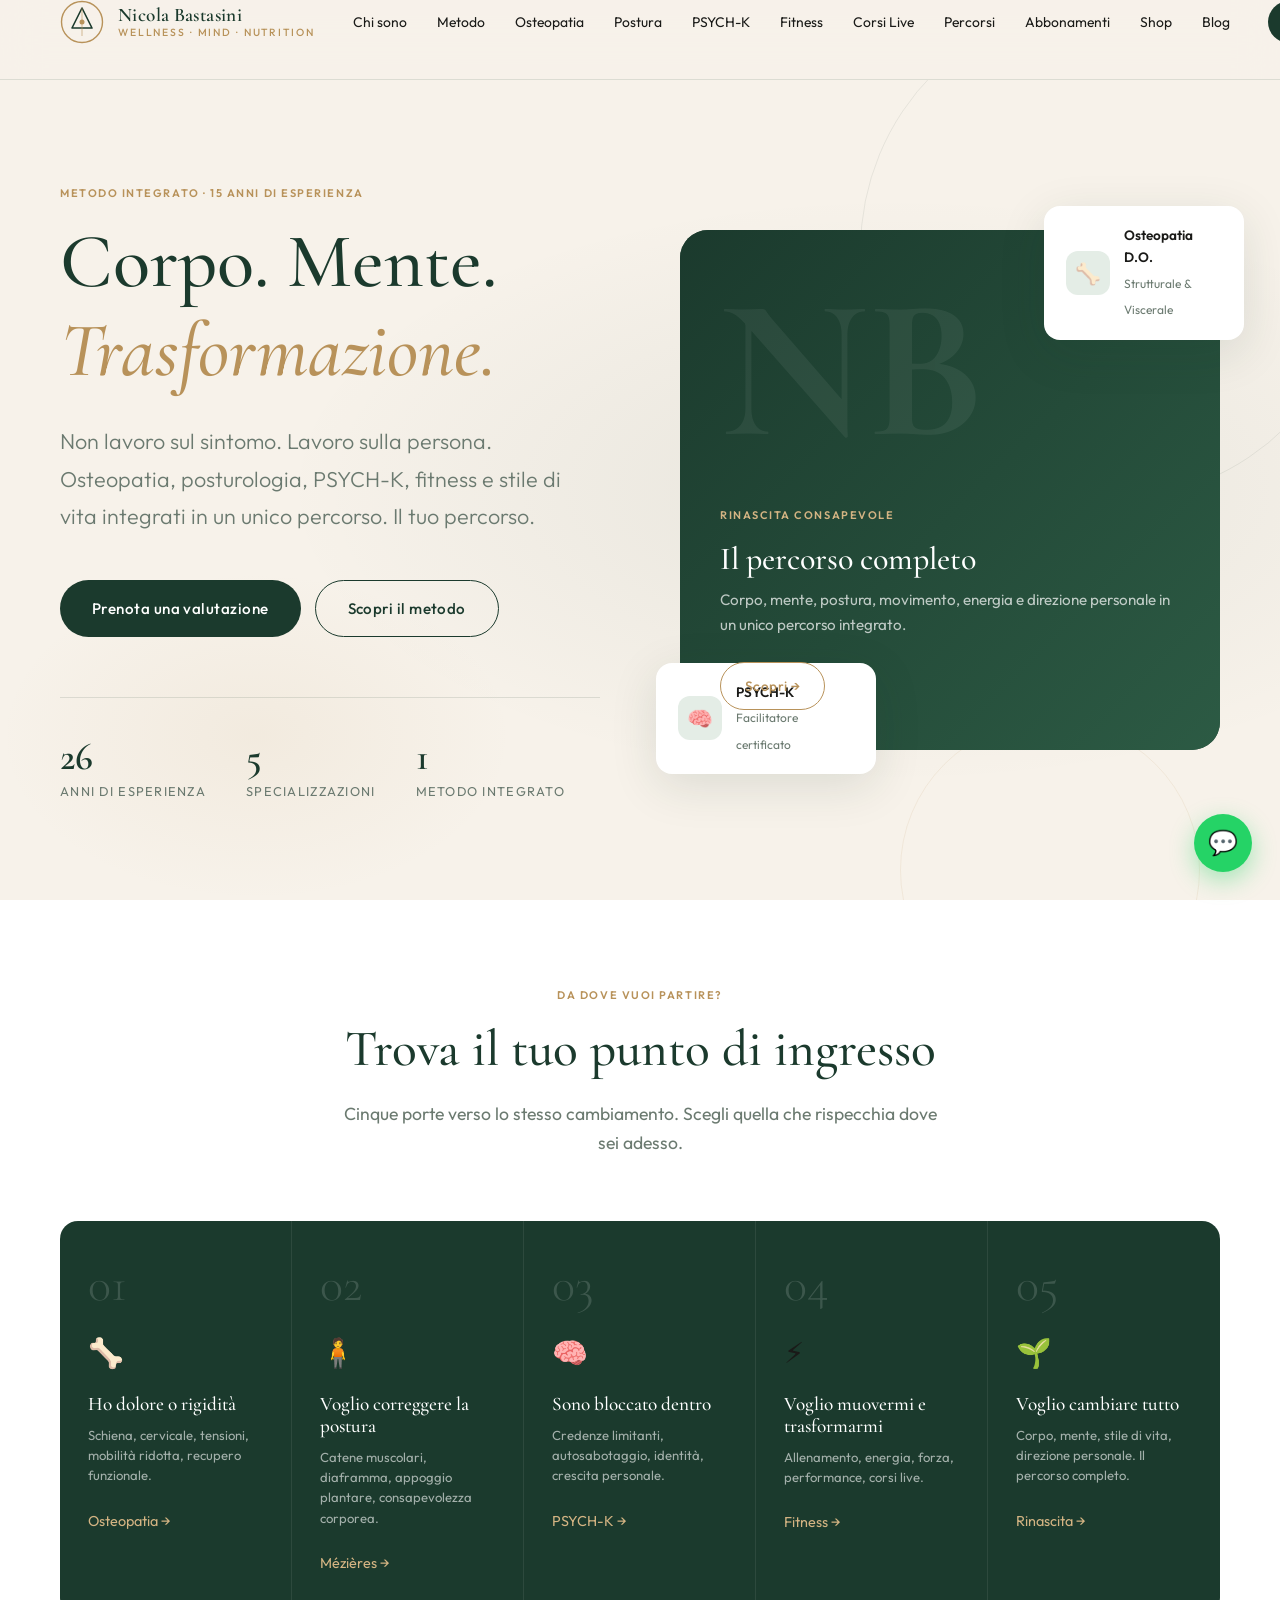
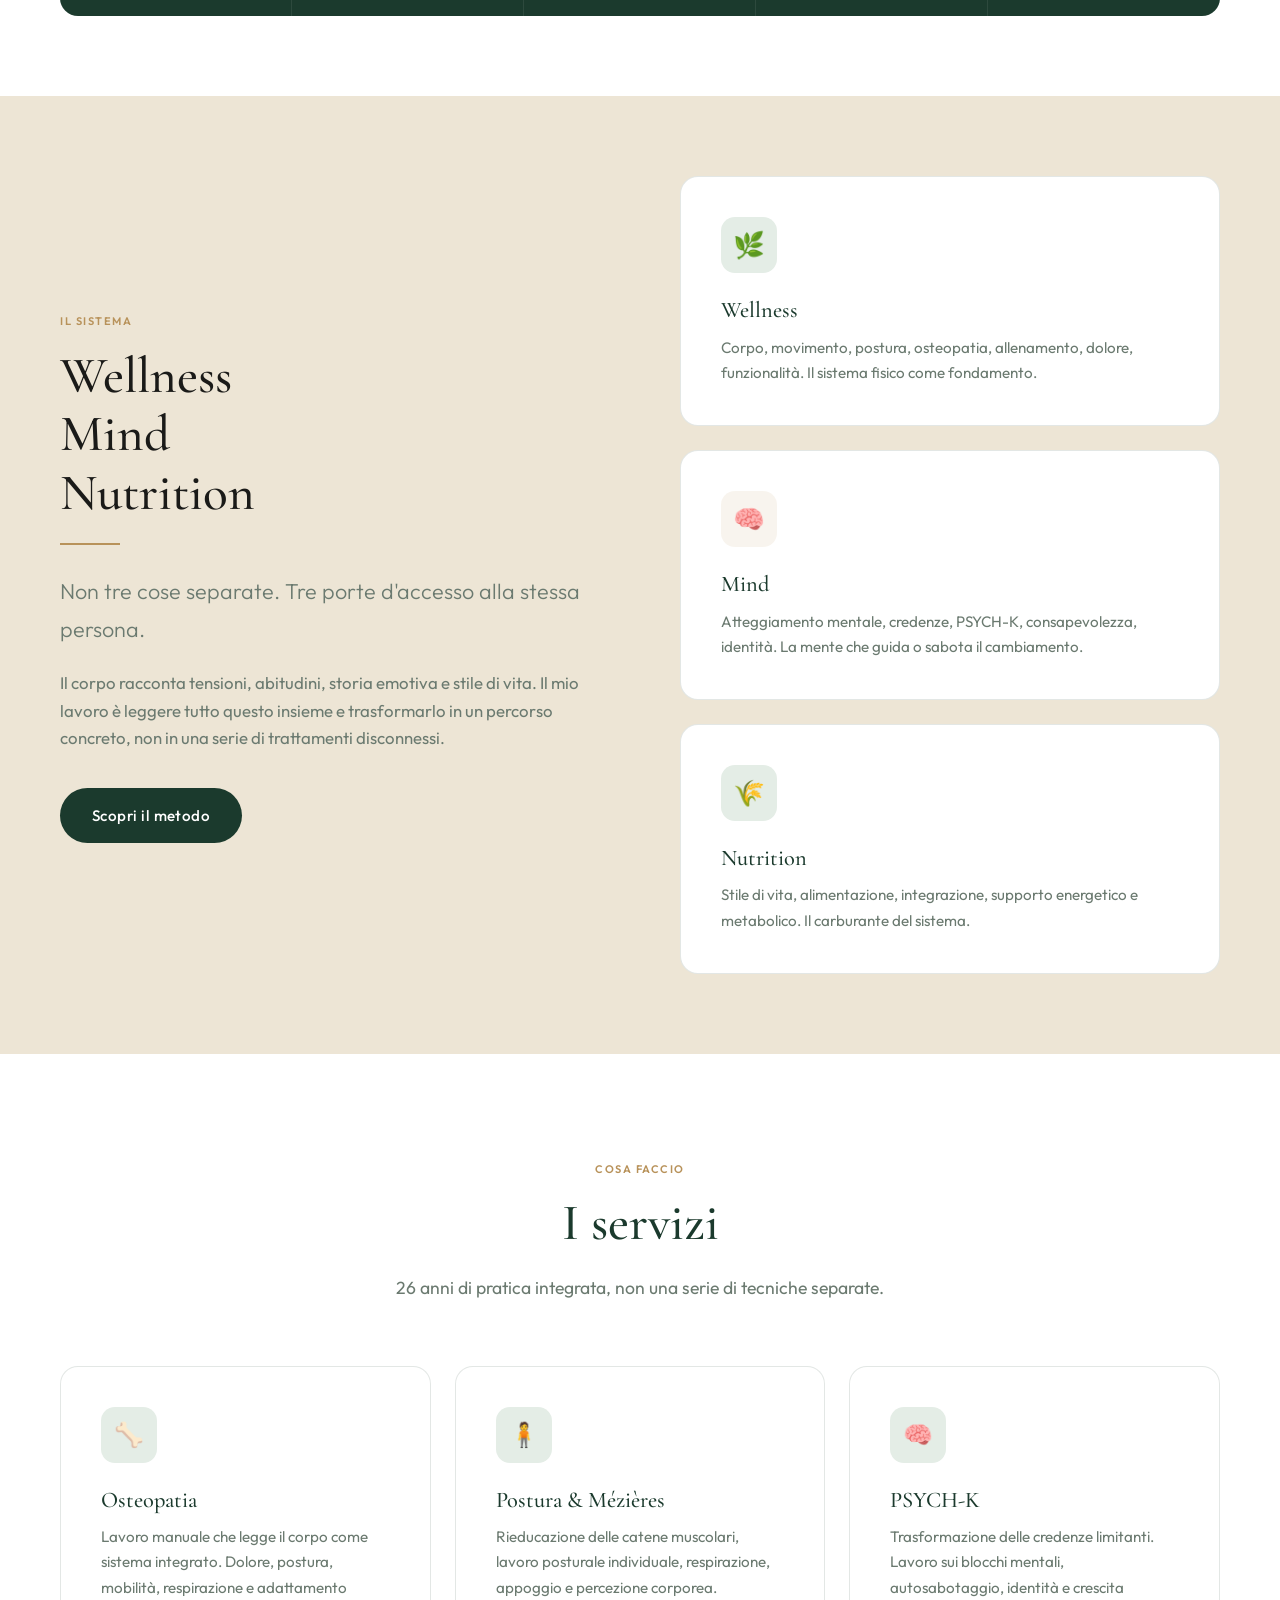
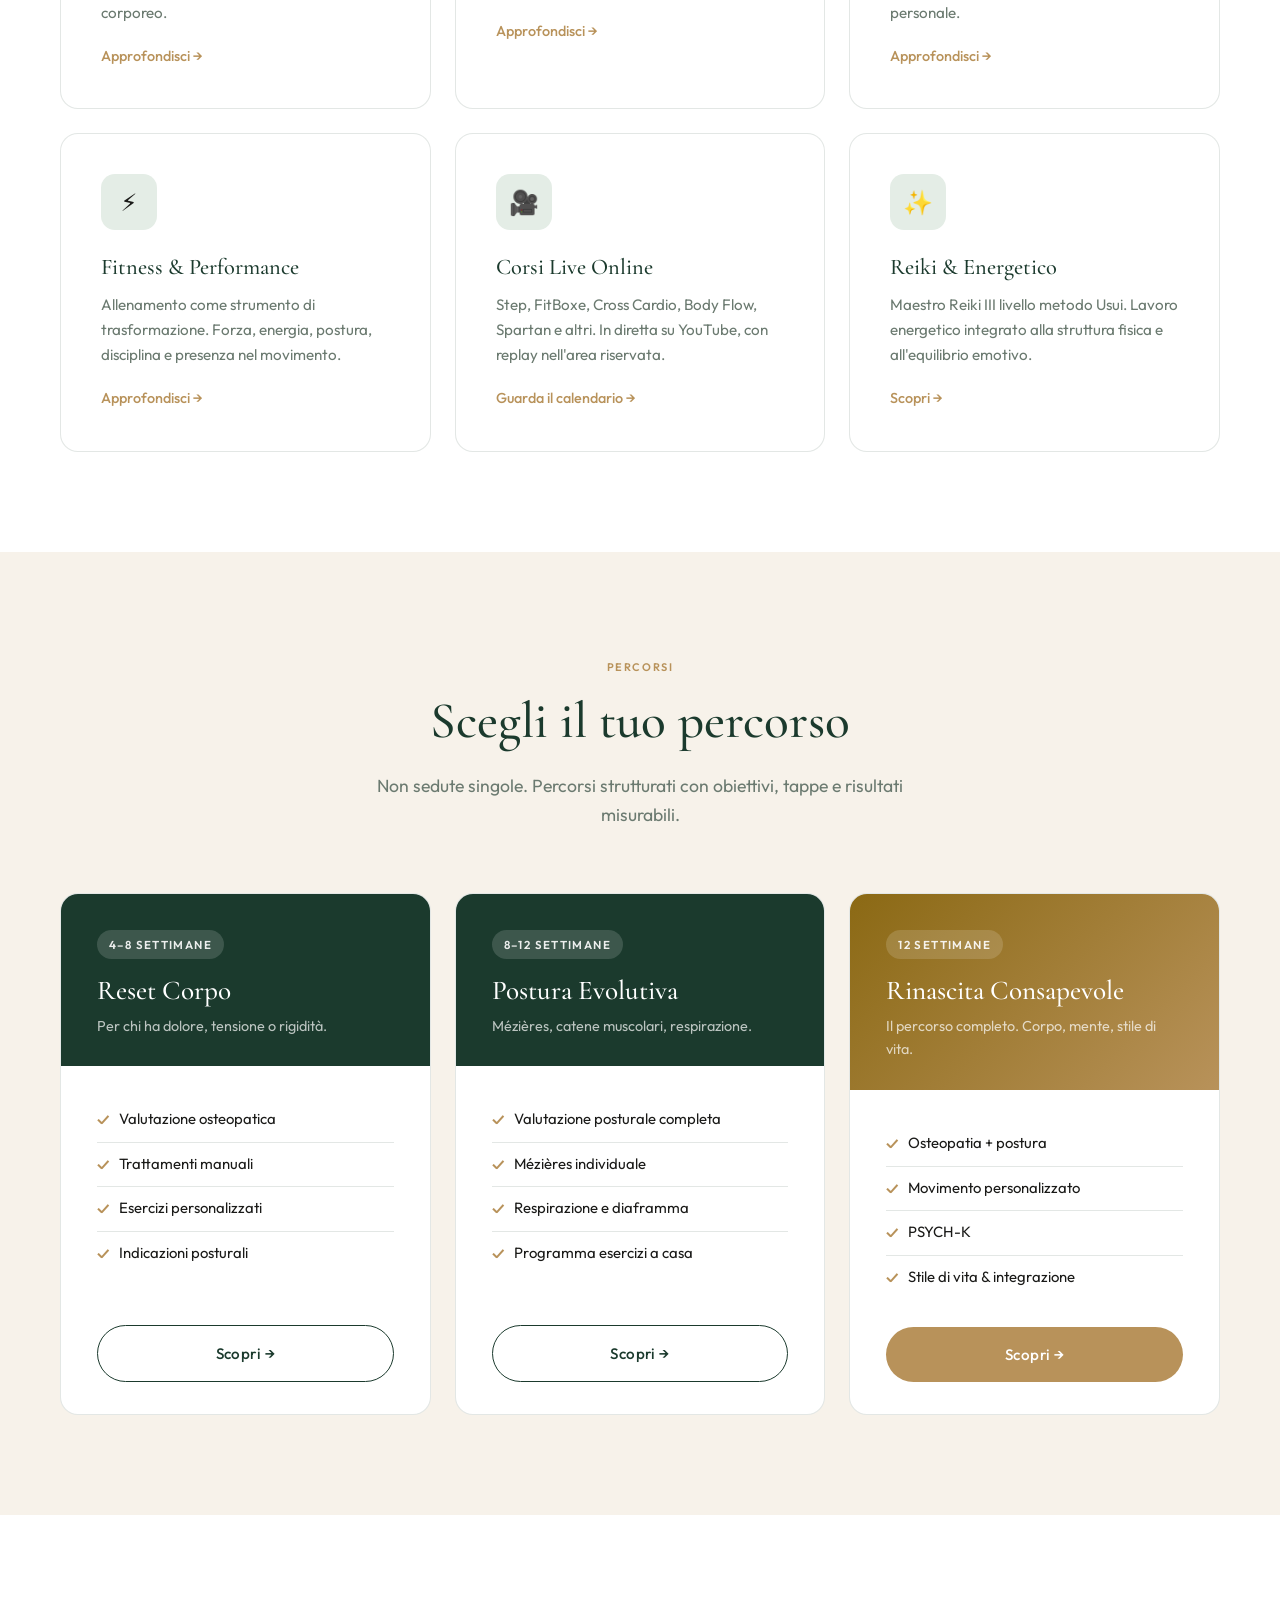
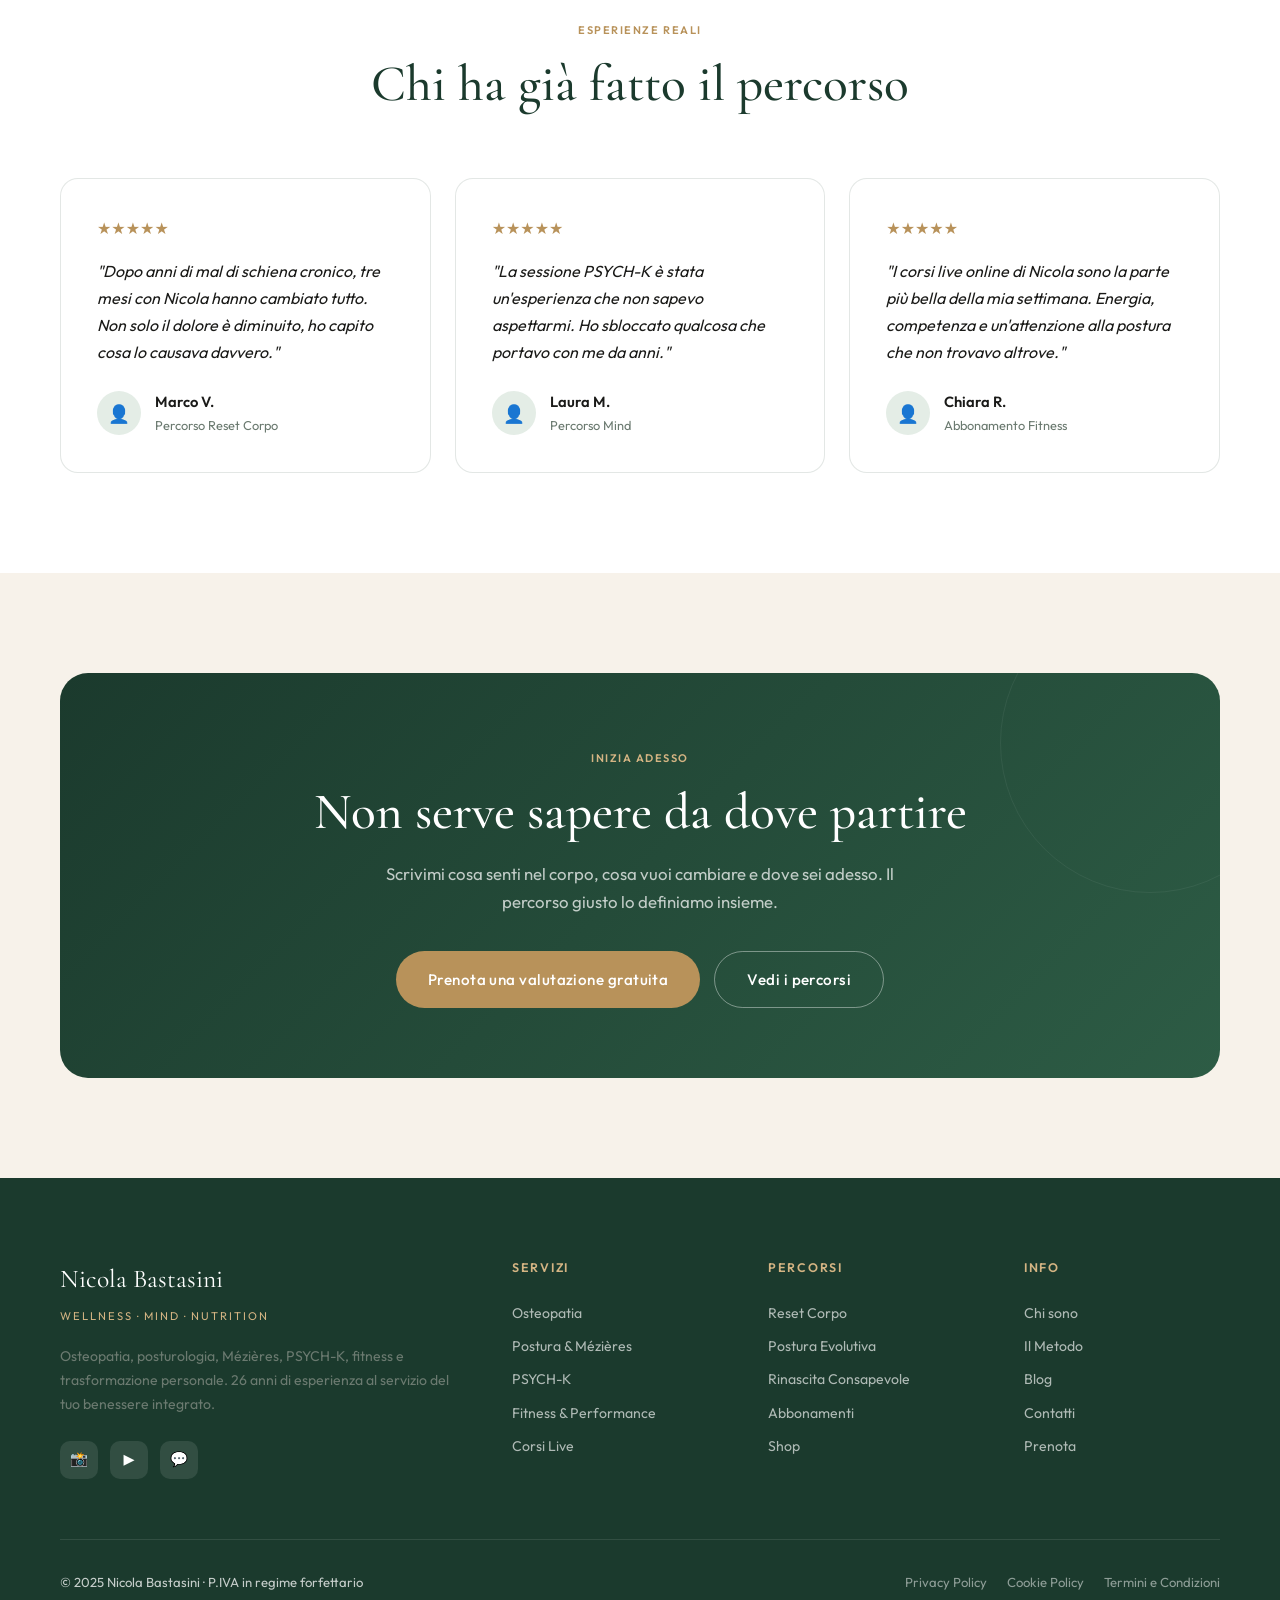
==== commit 8e4949e0: "Update index.html (via Pages CMS)" ====
--- a/index.html
+++ b/index.html
@@ -4,7 +4,7 @@
 <meta charset="UTF-8"/>
 <meta name="viewport" content="width=device-width, initial-scale=1.0"/>
 <title>Nicola Bastasini | Wellness Mind Nutrition — Negrar, Verona</title>
-<meta name="description" content="Osteopatia, posturologia Mézières, PSYCH-K, fitness e trasformazione personale. Il metodo integrato di Nicola Bastasini a Negrar di Valpolicella, Verona."/>
+<meta name="description" content="Osteopatia, posturologia Mézières, PSYCH-K, fitness e trasformazione personale. Il metodo integrato di Nicola Bastasini a Verona."/>
 <link rel="stylesheet" href="style.css"/>
 </head>
 <body>
@@ -18,7 +18,7 @@
   <div class="container">
     <div class="hero-inner">
       <div class="hero-content animate-up">
-        <span class="tag">Metodo Integrato · 26 anni di esperienza</span>
+        <span class="tag">Metodo Integrato · 15 anni di esperienza</span>
         <h1>Corpo. Mente.<br><em>Trasformazione.</em></h1>
         <p class="lead">Non lavoro sul sintomo. Lavoro sulla persona. Osteopatia, posturologia, PSYCH-K, fitness e stile di vita integrati in un unico percorso. Il tuo percorso.</p>
         <div class="hero-btns">
@@ -327,5 +327,17 @@
 <!-- FOOTER injected by nav.js -->
 
 <script src="nav.js"></script>
+<script src="https://identity.netlify.com/v1/netlify-identity-widget.js"></script>
+<script>
+if (window.netlifyIdentity) {
+  window.netlifyIdentity.on("init", user => {
+    if (!user) {
+      window.netlifyIdentity.on("login", () => {
+        document.location.href = "/admin/";
+      });
+    }
+  });
+}
+</script>
 </body>
 </html>
